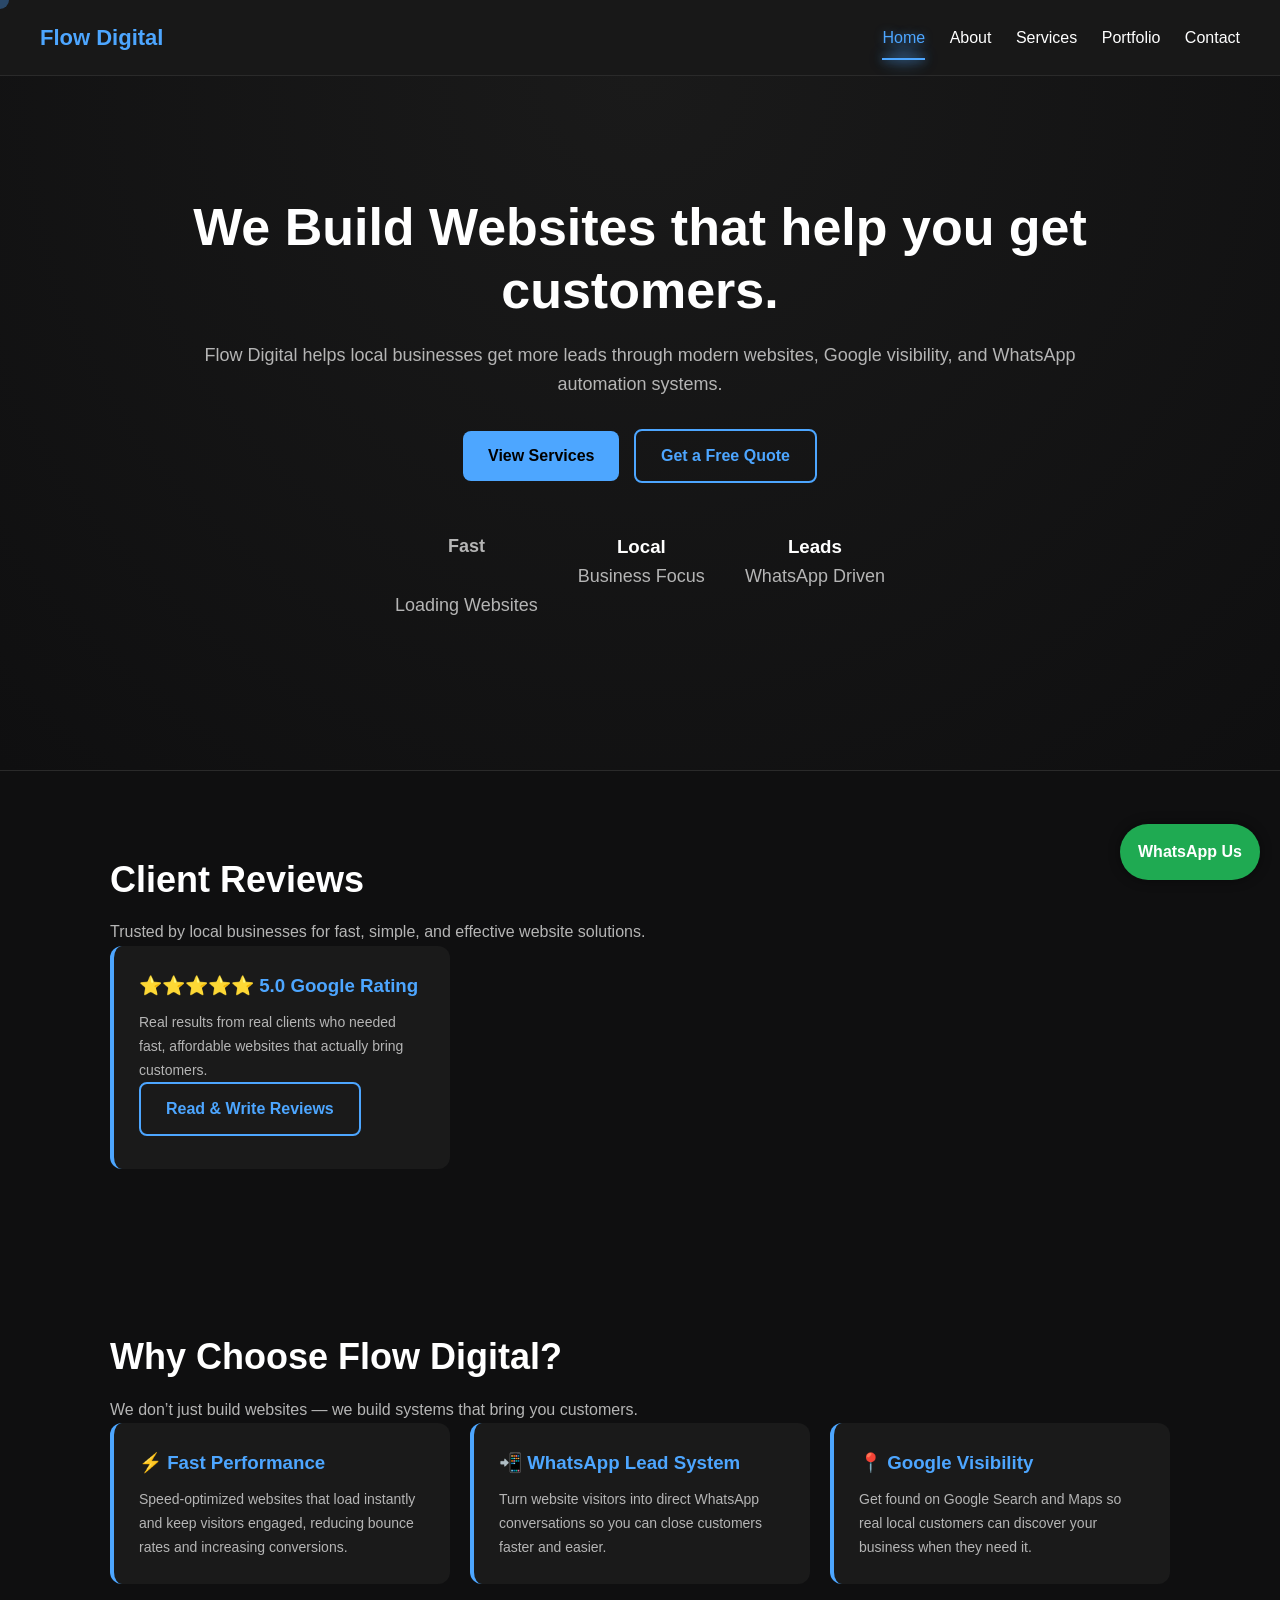
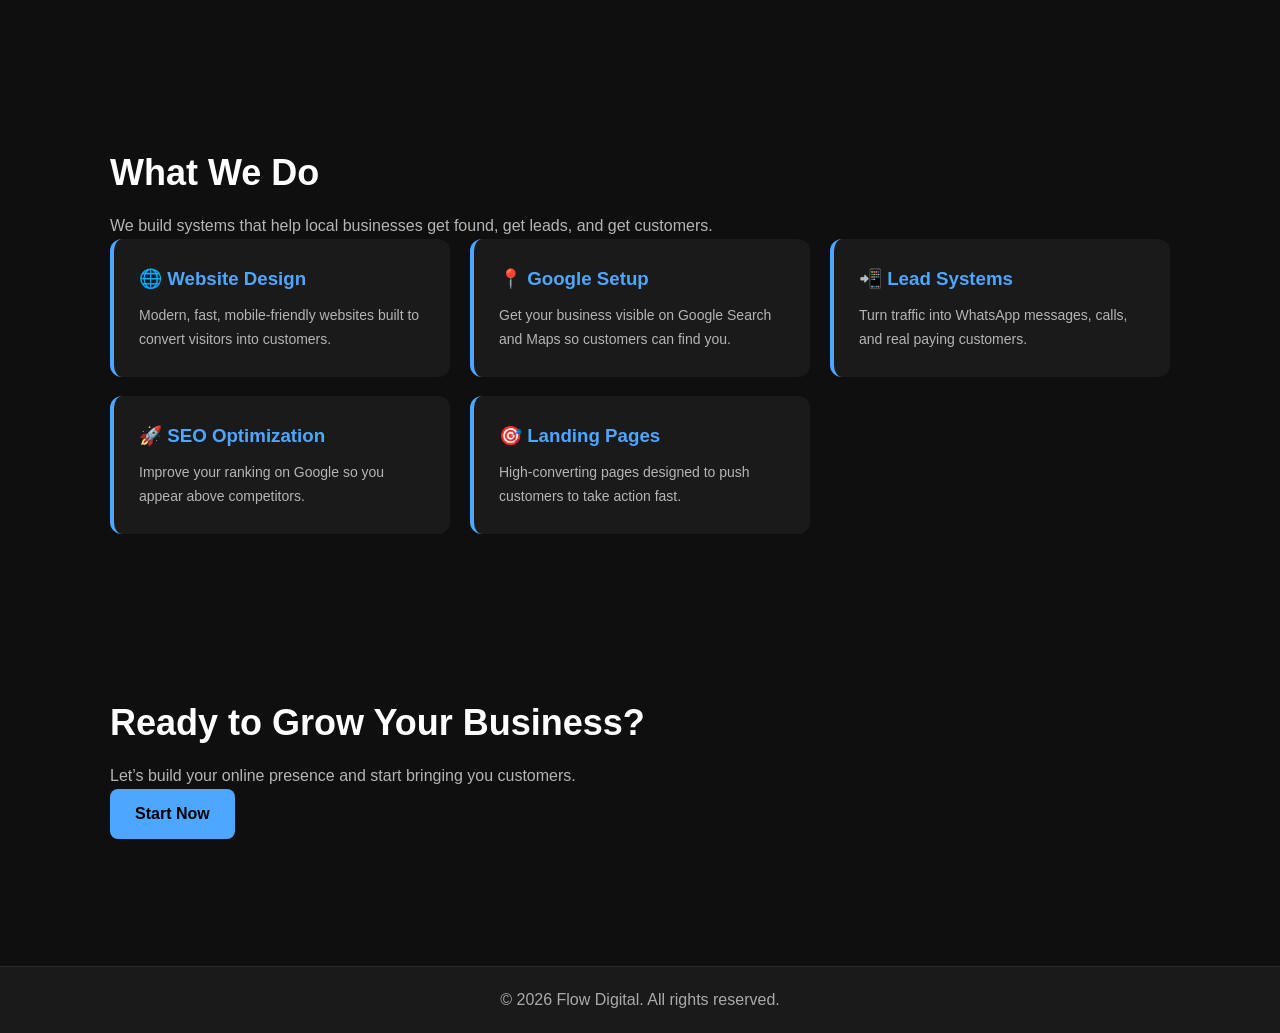
==== index.html @ 00170556 "Fix HTML formatting and structure" ====
<!DOCTYPE html>
<html lang="en">

<head>

  <!-- Charset (must be first) -->
  <meta charset="UTF-8">

  <!-- Viewport -->
  <meta name="viewport" content="width=device-width, initial-scale=1.0">

  <!-- Title -->
  <title>Flow Digital | Website Design South Africa</title>

  <!-- SEO -->
  <meta name="robots" content="index, follow">
  <meta name="description" content="Flow Digital helps South African businesses get more customers through high-converting websites, WhatsApp lead systems, and SEO-focused web design.">

  <!-- Google Verification -->
  <meta name="google-site-verification" content="ggRuyFesgwmKwidO7_UxATEY6Sezzt0C9q5lNxbFVpM" />

<!-- Google Analytics -->
<script async src="https://www.googletagmanager.com/gtag/js?id=G-6C0FP6ZLDT"></script>
<script>
  window.dataLayer = window.dataLayer || [];
  function gtag(){dataLayer.push(arguments);}

  gtag('js', new Date());
  gtag('config', 'G-6C0FP6ZLDT');
</script>

  <!-- CSS -->
  <link rel="stylesheet" href="style.css">

</head>

<body>
<div id="particle-container"></div>
    <!-- NAVBAR -->
    <nav>
        <div class="logo">
            Flow Digital
        </div>

        <div class="nav-links">
            <a href="index.html">Home</a>
            <a href="about.html">About</a>
            <a href="services.html">Services</a>
			<a href="portfolio.html">Portfolio</a>
            <a href="contact.html">Contact</a>
        </div>
    </nav>
     
    <main>
	
    <!-- HERO SECTION -->
   <header class="hero">

    <div class="hero-content">

        <h1>
            We Build Websites that help you get customers.
        </h1>

        <p>
            Flow Digital helps local businesses get more leads through modern websites,
            Google visibility, and WhatsApp automation systems.
        </p>

        <div class="hero-buttons">
            <a href="services.html" class="btn">View Services</a>
            <a href="contact.html" class="btn secondary">Get a Free Quote</a>
        </div>

        <div class="hero-stats">
            <div>
                <p><strong>Fast</strong></p>
                <p>Loading Websites</p>
            </div>

            <div>
                <h3>Local</h3>
                <p>Business Focus</p>
            </div>

            <div>
                <h3>Leads</h3>
                <p>WhatsApp Driven</p>
            </div>
        </div>

    </div>

</header>

    <!-- ⭐ REVIEW SUMMARY SECTION (NEW) -->
    <section class="about-preview">

        <div class="about-header">
            <h2>Client Reviews</h2>
            <p>Trusted by local businesses for fast, simple, and effective website solutions.</p>
        </div>

        <div class="about-grid">

            <div class="about-card">
                <h3>⭐⭐⭐⭐⭐ 5.0 Google Rating</h3>
                <p>
                    Real results from real clients who needed fast, affordable websites that actually bring customers.
                </p>
                <a href="https://g.page/r/CZzmmQ6vV5kZEBM/review"
                   target="_blank"
                   class="btn secondary">
                    Read & Write Reviews
                </a>
            </div>

        </div>

    </section>

    <!-- ABOUT PREVIEW -->
   <section class="about-preview">

    <div class="about-header">
        <h2>Why Choose Flow Digital?</h2>
        <p>We don’t just build websites — we build systems that bring you customers.</p>
    </div>

    <div class="about-grid">

        <div class="about-card">
            <h3>⚡ Fast Performance</h3>
            <p>
                Speed-optimized websites that load instantly and keep visitors engaged,
                reducing bounce rates and increasing conversions.
            </p>
        </div>

        <div class="about-card">
            <h3>📲 WhatsApp Lead System</h3>
            <p>
                Turn website visitors into direct WhatsApp conversations so you can
                close customers faster and easier.
            </p>
        </div>

        <div class="about-card">
            <h3>📍 Google Visibility</h3>
            <p>
                Get found on Google Search and Maps so real local customers can
                discover your business when they need it.
            </p>
        </div>

    </div>

</section>

    <!-- SERVICES PREVIEW -->
   <section class="what-we-do">

    <div class="section-header">
        <h2>What We Do</h2>
        <p>We build systems that help local businesses get found, get leads, and get customers.</p>
    </div>

    <div class="services-grid">

        <div class="service-box">
            <h3>🌐 Website Design</h3>
            <p>Modern, fast, mobile-friendly websites built to convert visitors into customers.</p>
        </div>

        <div class="service-box">
            <h3>📍 Google Setup</h3>
            <p>Get your business visible on Google Search and Maps so customers can find you.</p>
        </div>

        <div class="service-box">
            <h3>📲 Lead Systems</h3>
            <p>Turn traffic into WhatsApp messages, calls, and real paying customers.</p>
        </div>

        <div class="service-box">
            <h3>🚀 SEO Optimization</h3>
            <p>Improve your ranking on Google so you appear above competitors.</p>
        </div>

        <div class="service-box">
            <h3>🎯 Landing Pages</h3>
            <p>High-converting pages designed to push customers to take action fast.</p>
        </div>

    </div>

</section>

    <!-- CALL TO ACTION -->
    <section class="section">
        <h2>Ready to Grow Your Business?</h2>
        <p>Let’s build your online presence and start bringing you customers.</p>

        <a href="contact.html" class="btn">Start Now</a>
    </section>

	</main>	

    <!-- FOOTER -->
    <footer>
        <p>© 2026 Flow Digital. All rights reserved.</p>
    </footer>

    <!-- FLOATING WHATSAPP BUTTON -->
 <a href="https://wa.me/27774631126?text=Hi%20Flow%20Digital%2C%20I%20would%20like%20to%20get%20a%20website%20or%20digital%20service.%0A%0AHere%20are%20my%20details%3A%0A%0A%F0%9F%93%8C%20Business%20Name%3A%0A%0A%F0%9F%9B%A0%EF%B8%8F%20Service%20Needed%20(Website%2C%20Google%20Setup%2C%20etc.)%3A%0A%0A%F0%9F%8E%AF%20Goal%20(More%20leads%2C%20more%20customers%2C%20etc.)%3A%0A%0A%F0%9F%92%B0%20Optional%20Budget%3A%0A%0AI%20look%20forward%20to%20your%20response." 
   class="whatsapp" 
   target="_blank">
    WhatsApp Us
</a>

    <!-- JS -->
    <script src="script.js"></script>

</body>

</html>
---- style.css ----
/* =========================================================
   FLOW DIGITAL - OPTIMIZED PREMIUM THEME SYSTEM
   Grey / Black / White / Light Blue
   Optimized For:
   - Premium animations
   - Particle system
   - Snap scrolling
   - 3D effects
   - Smooth interactions
========================================================= */


/* =========================================================
   1. GLOBAL RESET
========================================================= */

* {
    margin: 0;
    padding: 0;
    box-sizing: border-box;
}

html {
    scroll-behavior: smooth;
}

body {
    font-family: Arial, sans-serif;
    background-color: #0f0f10;
    color: #ffffff;
    line-height: 1.6;
    overflow-x: hidden;

    scroll-snap-type: y mandatory;

    -webkit-font-smoothing: antialiased;
    text-rendering: optimizeLegibility;
}


/* =========================================================
   2. PARTICLE BACKGROUND SUPPORT
========================================================= */

#particle-container {
    position: fixed;
    inset: 0;
    width: 100%;
    height: 100%;
    z-index: -1;
    overflow: hidden;
    pointer-events: none;
}

.particle {
    position: absolute;
    bottom: 0;
    width: 4px;
    height: 4px;
    border-radius: 50%;
    background: rgba(77, 166, 255, 0.35);
    animation: floatUp linear forwards;
    will-change: transform, opacity;
}

@keyframes floatUp {

    from {
        transform: translateY(100vh);
        opacity: 0;
    }

    20% {
        opacity: 0.7;
    }

    to {
        transform: translateY(-10vh);
        opacity: 0;
    }
}


/* =========================================================
   3. GLOBAL ANIMATION STATES
========================================================= */

.hidden {
    opacity: 0;
    transform: translateY(40px);
}

.show {
    opacity: 1;
    transform: translateY(0);
    transition:
        opacity 0.7s cubic-bezier(0.2, 0.8, 0.2, 1),
        transform 0.7s cubic-bezier(0.2, 0.8, 0.2, 1);
}


/* =========================================================
   4. NAVBAR
========================================================= */

nav {
    display: flex;
    justify-content: space-between;
    align-items: center;

    padding: 20px 40px;

    background: rgba(26, 26, 26, 0.85);

    backdrop-filter: blur(12px);

    position: sticky;
    top: 0;

    z-index: 1000;

    border-bottom: 1px solid #2a2a2a;
}

.logo {
    font-size: 22px;
    font-weight: bold;
    color: #4da6ff;
}

.nav-links a {
    color: #ffffff;
    text-decoration: none;
    margin-left: 20px;

    transition:
        color 0.3s ease,
        transform 0.3s ease;
}

.nav-links a:hover {
    color: #4da6ff;
    transform: translateY(-2px);
}


/* =========================================================
   5. HERO SECTION
========================================================= */

.hero {
    padding: 120px 20px;
    text-align: center;

    background:
        radial-gradient(circle at top,
        #1a1a1a,
        #0f0f10);

    border-bottom: 1px solid #2a2a2a;

    position: relative;
    overflow: hidden;
}

.hero-content {
    max-width: 900px;
    margin: auto;
    position: relative;
    z-index: 2;
}

.hero h1 {
    font-size: 52px;
    line-height: 1.2;
    margin-bottom: 20px;
    color: #ffffff;
}

.hero p {
    font-size: 18px;
    color: #b5b5b5;
    margin-bottom: 30px;
    padding: 0 10px;
}


/* =========================================================
   6. HERO BUTTONS
========================================================= */

.hero-buttons {
    display: flex;
    justify-content: center;
    align-items: center;
    gap: 15px;

    flex-wrap: wrap;

    margin-bottom: 50px;
}

.btn {
    display: inline-block;

    padding: 12px 25px;

    background-color: #4da6ff;

    color: #000;
    text-decoration: none;
    font-weight: bold;

    border-radius: 8px;

    border: none;
    cursor: pointer;

    position: relative;
    overflow: hidden;

    transition:
        background-color 0.3s ease,
        transform 0.3s ease,
        box-shadow 0.3s ease;

    will-change: transform;
}

.btn:hover {
    background-color: #2f8cff;

    transform: translateY(-2px) scale(1.05);

    box-shadow:
        0 10px 20px rgba(77, 166, 255, 0.25);
}

.btn.secondary {
    background: transparent;
    border: 2px solid #4da6ff;
    color: #4da6ff;
}

.btn.secondary:hover {
    background-color: #4da6ff;
    color: #000;
}


/* =========================================================
   7. HERO STATS
========================================================= */

.hero-stats {
    display: flex;
    justify-content: center;
    gap: 20px;

    flex-wrap: wrap;
}

.stat-box {
    background-color: #1a1a1a;

    padding: 15px 25px;

    border-radius: 12px;

    border-left: 3px solid #4da6ff;

    min-width: 160px;

    transition:
        transform 0.3s ease,
        box-shadow 0.3s ease;

    will-change: transform;
}

.stat-box:hover {
    transform: translateY(-5px);

    box-shadow:
        0 10px 20px rgba(77, 166, 255, 0.2);
}

.stat-box h3 {
    color: #4da6ff;
    margin-bottom: 5px;
}

.stat-box p {
    color: #b5b5b5;
    font-size: 14px;
}


/* =========================================================
   8. GLOBAL SECTIONS
========================================================= */

.section,
.about-preview,
.what-we-do,
.who-we-are,
.why-different,
.service-block,
.contact-section {
    padding: 80px 20px;

    max-width: 1100px;

    margin: auto;

    scroll-snap-align: start;
    scroll-snap-stop: always;
}

.section h2,
.about-header h2,
.section-header h2,
.who-header h2,
.why-header h2,
.services-intro h2,
.contact-header h2 {
    font-size: 36px;
    margin-bottom: 10px;
    color: #ffffff;
}

.section p,
.about-header p,
.section-header p,
.who-header p,
.why-header p,
.services-intro p,
.contact-header p {
    color: #b5b5b5;
    line-height: 1.7;
}

.section.dark,
.service-block.dark {
    background-color: #151515;
}


/* =========================================================
   9. GRID SYSTEMS
========================================================= */

.about-grid,
.services-grid,
.why-grid,
.contact-grid {
    display: grid;
    gap: 20px;
}

.about-grid,
.services-grid,
.why-grid {
    grid-template-columns: repeat(3, 1fr);
}

.contact-grid {
    grid-template-columns: repeat(2, 1fr);
}


/* =========================================================
   10. PREMIUM CARD SYSTEM
========================================================= */

.card,
.about-card,
.service-box,
.service-card,
.why-card,
.contact-card,
.who-card,
.stat-box {
    background-color: #1a1a1a;

    border-radius: 12px;

    border-left: 4px solid #4da6ff;

    transition:
        transform 0.3s ease,
        box-shadow 0.3s ease,
        border-color 0.3s ease;

    will-change: transform;

    transform-style: preserve-3d;
}

.card,
.about-card,
.service-box,
.service-card,
.why-card,
.contact-card {
    padding: 25px;
}

.who-card {
    padding: 35px;
}

.card:hover,
.about-card:hover,
.service-box:hover,
.service-card:hover,
.why-card:hover,
.contact-card:hover,
.who-card:hover {
    transform: translateY(-8px);

    box-shadow:
        0 10px 25px rgba(77, 166, 255, 0.2);
}


/* =========================================================
   11. CARD TYPOGRAPHY
========================================================= */

.about-card h3,
.service-box h3,
.why-card h3,
.contact-card h3 {
    color: #4da6ff;
    margin-bottom: 10px;
}

.about-card p,
.service-box p,
.why-card p,
.contact-card p,
.who-card p {
    color: #b5b5b5;
    line-height: 1.7;
    font-size: 14px;
}


/* =========================================================
   12. CONTACT SECTION
========================================================= */

.contact-card.highlight {
    border-left: 4px solid #25D366;

    background:
        linear-gradient(145deg,
        #1a1a1a,
        #141414);
}

.contact-card.highlight h3 {
    color: #25D366;
}

.contact-card a {
    display: inline-block;

    padding: 12px 18px;

    background-color: #4da6ff;

    color: #000;

    text-decoration: none;
    font-weight: bold;

    border-radius: 6px;

    transition:
        transform 0.3s ease,
        background-color 0.3s ease;
}

.contact-card a:hover {
    background-color: #2f8cff;
    transform: scale(1.05);
}

.contact-card.highlight a {
    background-color: #25D366;
}

.contact-card.highlight a:hover {
    background-color: #1ebe5d;
}


/* =========================================================
   13. SERVICES PAGE
========================================================= */

.services-intro {
    text-align: center;
    padding: 60px 20px;
    max-width: 900px;
    margin: auto;
}

.service-block h2 {
    text-align: center;
    margin-bottom: 30px;
}

.goal {
    color: #ffffff;
    margin-bottom: 15px;
}

.result {
    margin-top: 15px;
    color: #4da6ff;
    font-weight: bold;
}

.service-card ul {
    margin-left: 20px;
    color: #b5b5b5;
}

.service-card ul li {
    margin-bottom: 8px;
}


/* =========================================================
   14. FOOTER
========================================================= */

footer {
    text-align: center;

    padding: 20px;

    background-color: #1a1a1a;

    color: #aaa;

    margin-top: 40px;

    border-top: 1px solid #2a2a2a;
}


/* =========================================================
   15. WHATSAPP FLOAT BUTTON
========================================================= */

.whatsapp {
    position: fixed;
    bottom: 20px;
    right: 20px;

    /* slightly adjusted green for better contrast */
    background-color: #1faa52;

    color: #ffffff;

    padding: 15px 18px;

    border-radius: 50px;

    text-decoration: none;
    font-weight: 600;

    /* stronger contrast shadow (helps Lighthouse readability check) */
    box-shadow: 0 0 12px rgba(0, 0, 0, 0.45);

    z-index: 999;

    transition:
        transform 0.3s ease,
        box-shadow 0.3s ease,
        filter 0.2s ease;
}

.whatsapp:hover {
    transform: scale(1.1);

    /* improves visual clarity without changing brand feel */
    filter: brightness(1.08);

    box-shadow: 0 0 20px rgba(0, 0, 0, 0.5);
}


/* =========================================================
   16. RIPPLE ANIMATION
========================================================= */

@keyframes ripple {
    to {
        transform: scale(6);
        opacity: 0;
    }
}


/* =========================================================
   17. MOBILE RESPONSIVE
========================================================= */

@media (max-width: 900px) {

    .about-grid,
    .services-grid,
    .why-grid,
    .contact-grid {
        grid-template-columns: 1fr;
    }
}

@media (max-width: 768px) {

    nav {
        flex-direction: column;
        text-align: center;
    }

    .nav-links {
        margin-top: 10px;
    }

    .hero {
        padding: 100px 20px;
    }

    .hero h1 {
        font-size: 32px;
    }

    .hero p {
        font-size: 16px;
    }

    .hero-buttons {
        flex-direction: column;
        align-items: center;
    }

    .section h2,
    .about-header h2,
    .section-header h2,
    .who-header h2,
    .why-header h2,
    .services-intro h2,
    .contact-header h2 {
        font-size: 28px;
    }

    .stat-box {
        width: 100%;
        text-align: center;
    }

    .contact-card {
        text-align: center;
    }

    .who-card {
        padding: 25px;
    }
}
/* =========================================================
   NAV ACTIVE PAGE SYSTEM (FIXED BEHAVIOR)
   - Active underline ALWAYS visible
   - Hover is separate
   - Glow only on active page
========================================================= */

.nav-links a {
    position: relative;
    padding-bottom: 8px;
    transition: color 0.3s ease;
}

/* =========================
   BASE UNDERLINE (OFF STATE)
   ========================= */

.nav-links a::after {
    content: "";
    position: absolute;
    left: 0;
    bottom: -6px;
    width: 0%;
    height: 2px;
    background-color: #4da6ff;
    transition: width 0.3s ease;
    opacity: 0.6;
}

/* Hover effect ONLY */
.nav-links a:hover::after {
    width: 100%;
}

/* =========================
   ACTIVE PAGE (ALWAYS ON)
   ========================= */

.nav-links a.active {
    color: #4da6ff;
    text-shadow: 0 0 10px rgba(77, 166, 255, 0.35);
}

/* Permanent underline for active page */
.nav-links a.active::after {
    width: 100%;

    opacity: 1;

    box-shadow:
        0 0 8px rgba(77, 166, 255, 0.6),
        0 0 18px rgba(77, 166, 255, 0.35);
}

/* Glow projection above line */
.nav-links a.active::before {
    content: "";
    position: absolute;

    left: 50%;
    transform: translateX(-50%);

    bottom: -10px;

    width: 140%;
    height: 22px;

    background: radial-gradient(
        circle,
        rgba(77, 166, 255, 0.45) 0%,
        rgba(77, 166, 255, 0.15) 40%,
        transparent 75%
    );

    filter: blur(8px);
    opacity: 0.9;

    z-index: -1;
    pointer-events: none;
}
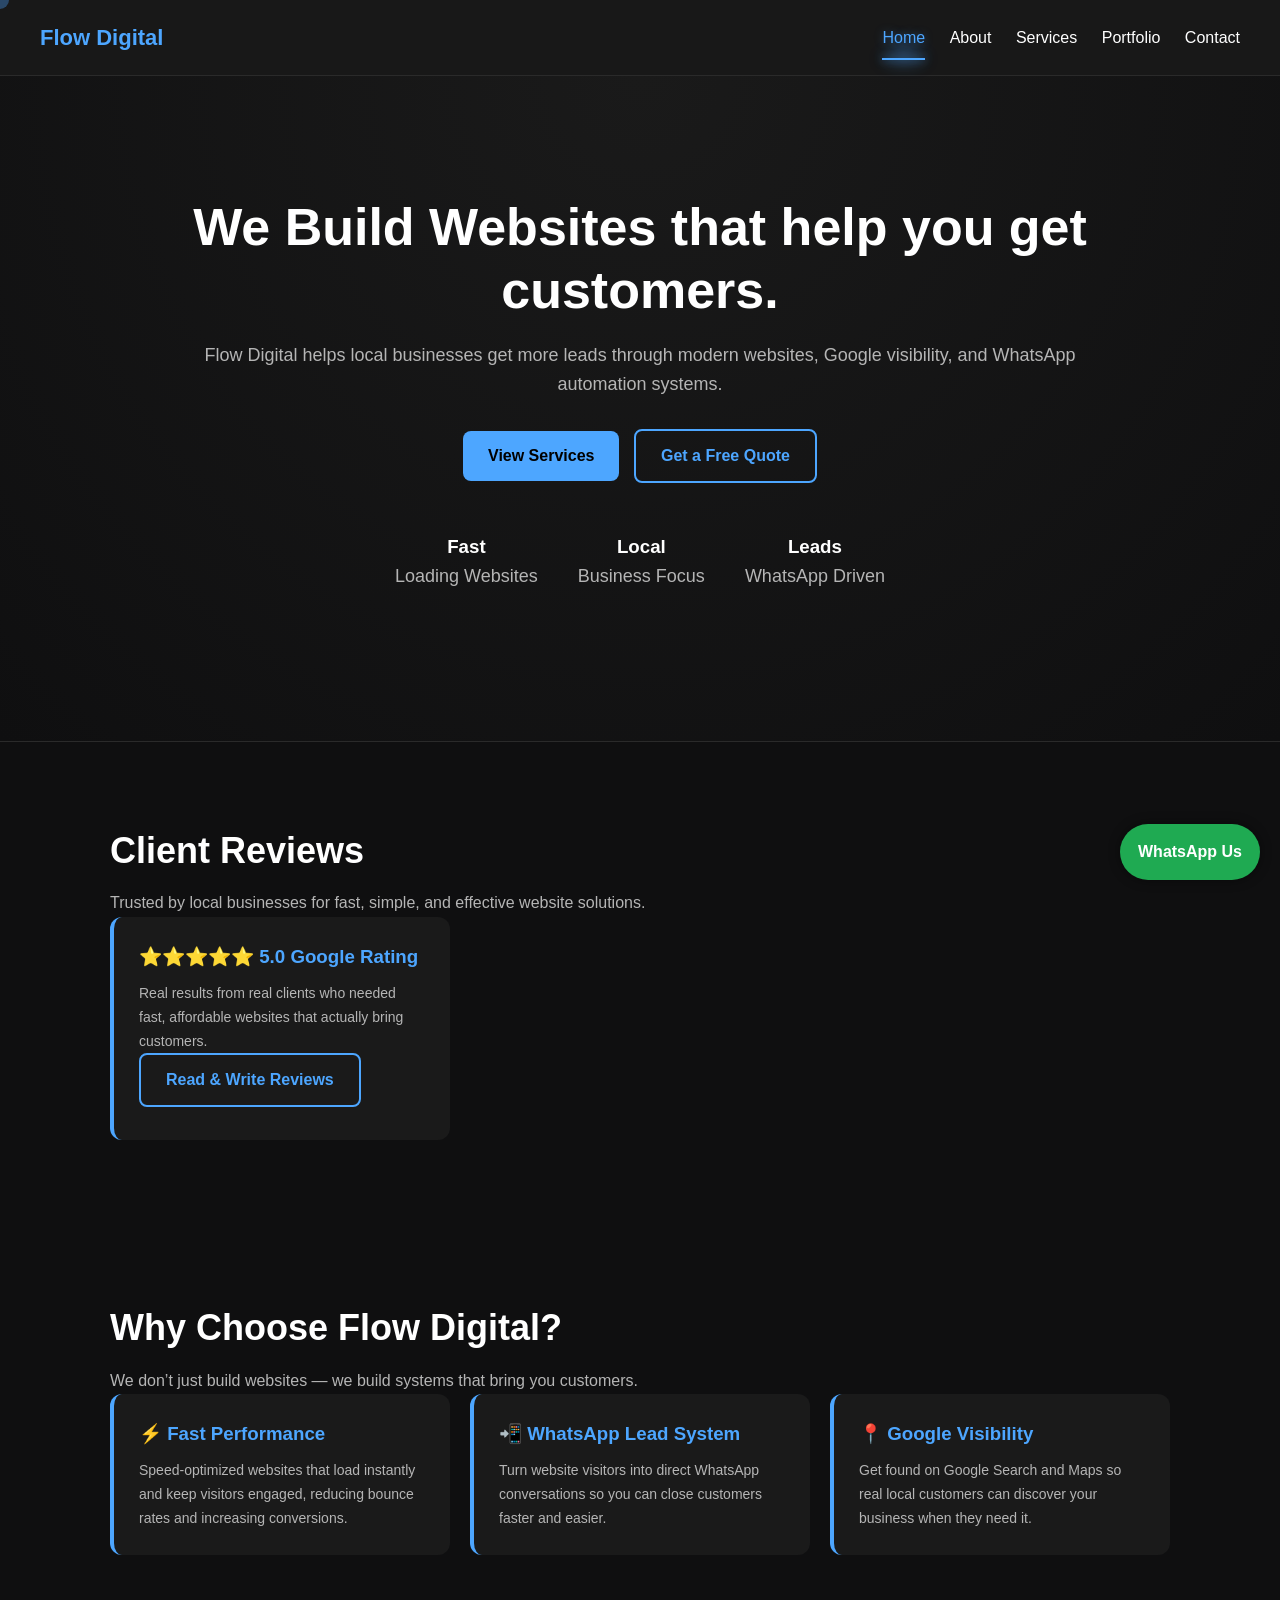
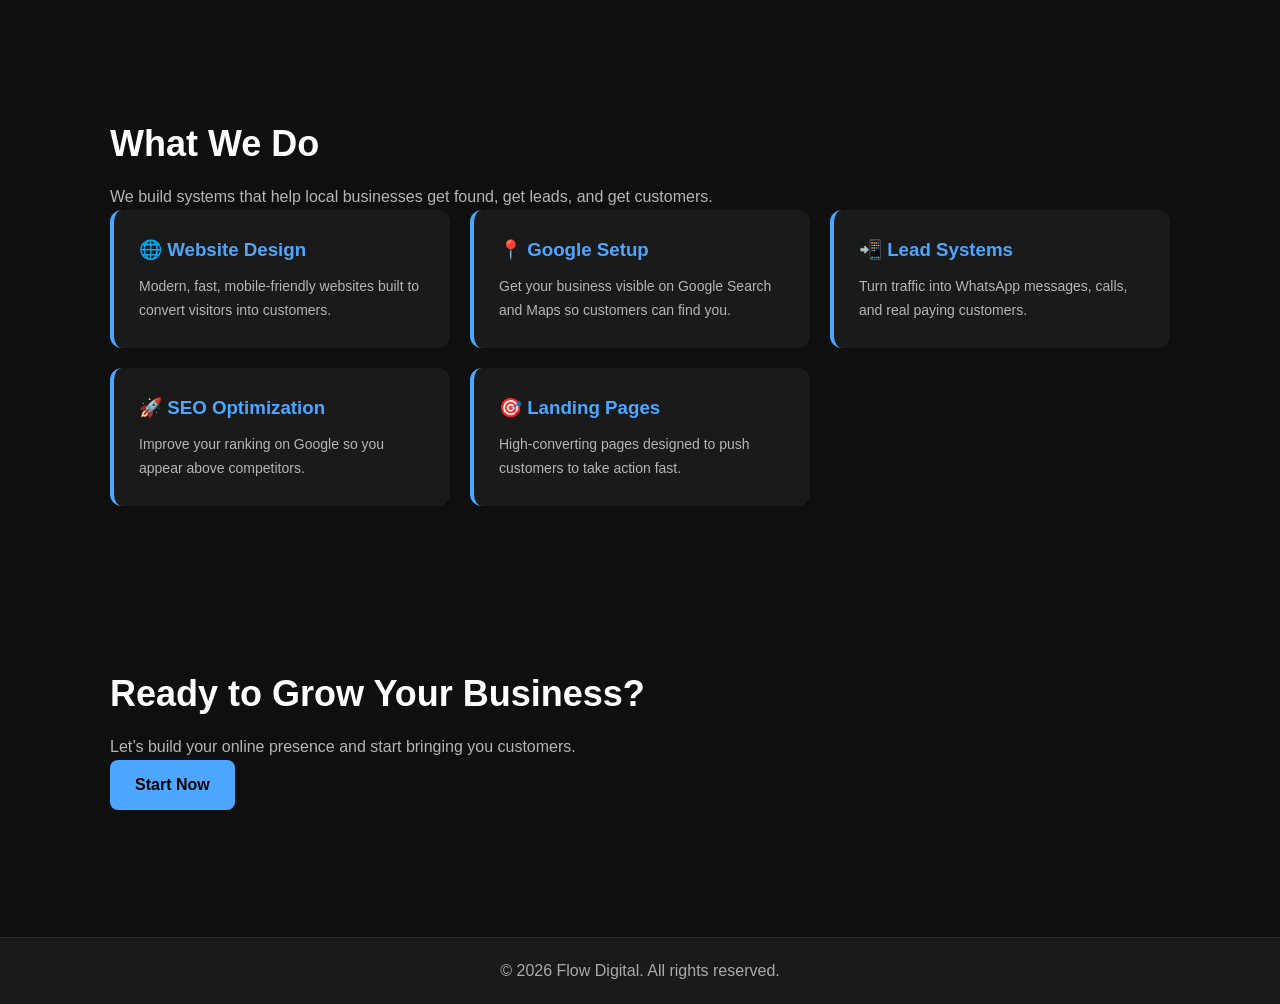
==== commit 7dddbd47: "Update index.html" ====
--- a/index.html
+++ b/index.html
@@ -74,7 +74,7 @@
 
         <div class="hero-stats">
             <div>
-                <p><strong>Fast</strong></p>
+                <h3>Fast</h3>
                 <p>Loading Websites</p>
             </div>
 
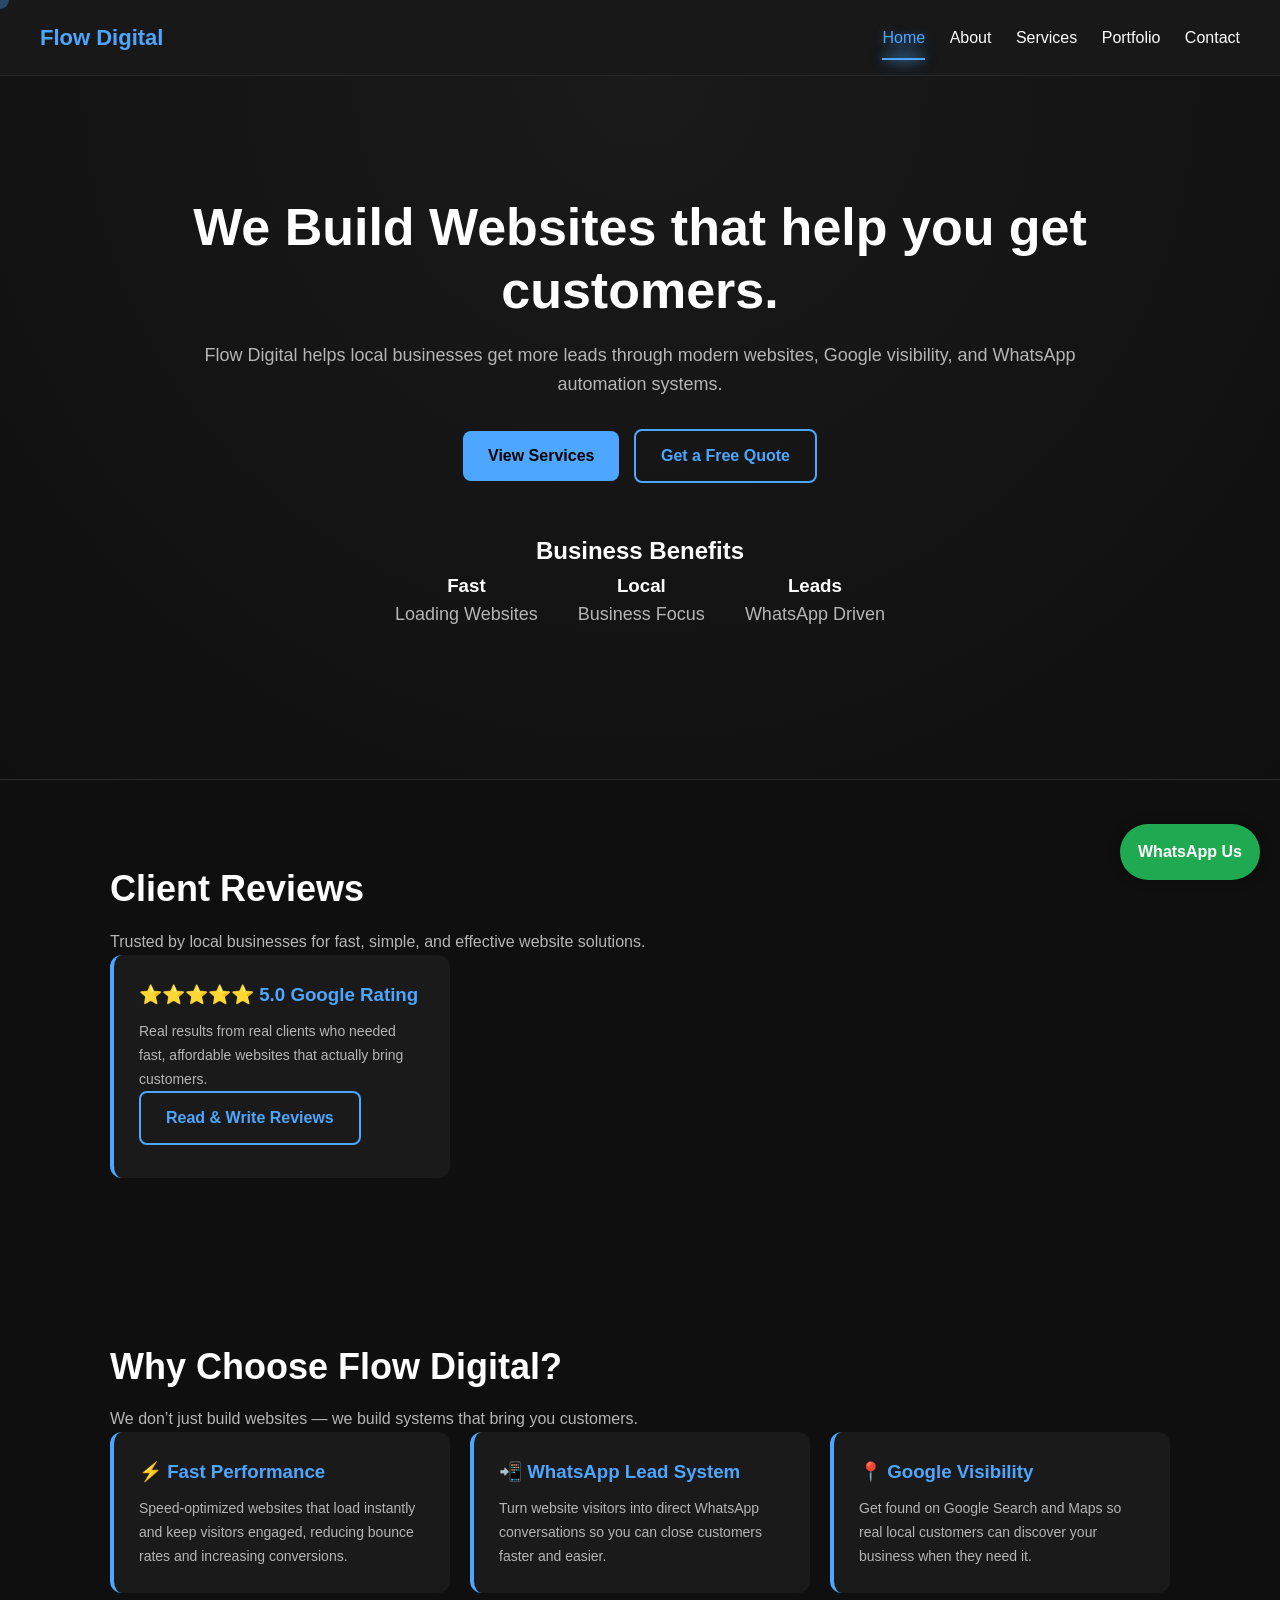
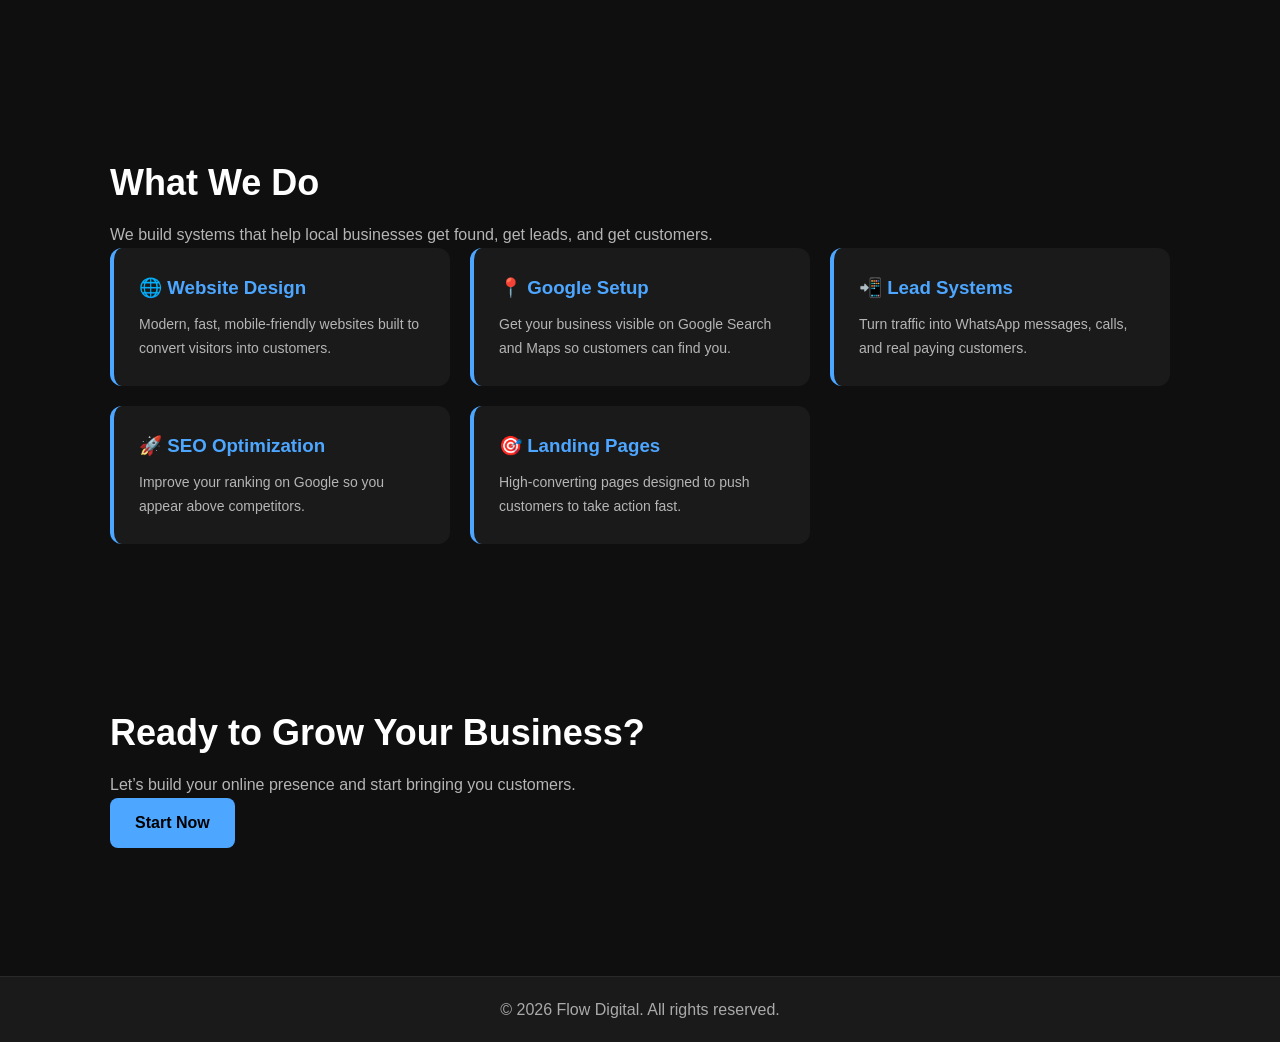
==== commit a84e1163: "Fix HTML formatting and add review summary section" ====
--- a/index.html
+++ b/index.html
@@ -72,6 +72,8 @@
             <a href="contact.html" class="btn secondary">Get a Free Quote</a>
         </div>
 
+        <h2 class="sr-only">Business Benefits</h2>
+		
         <div class="hero-stats">
             <div>
                 <h3>Fast</h3>
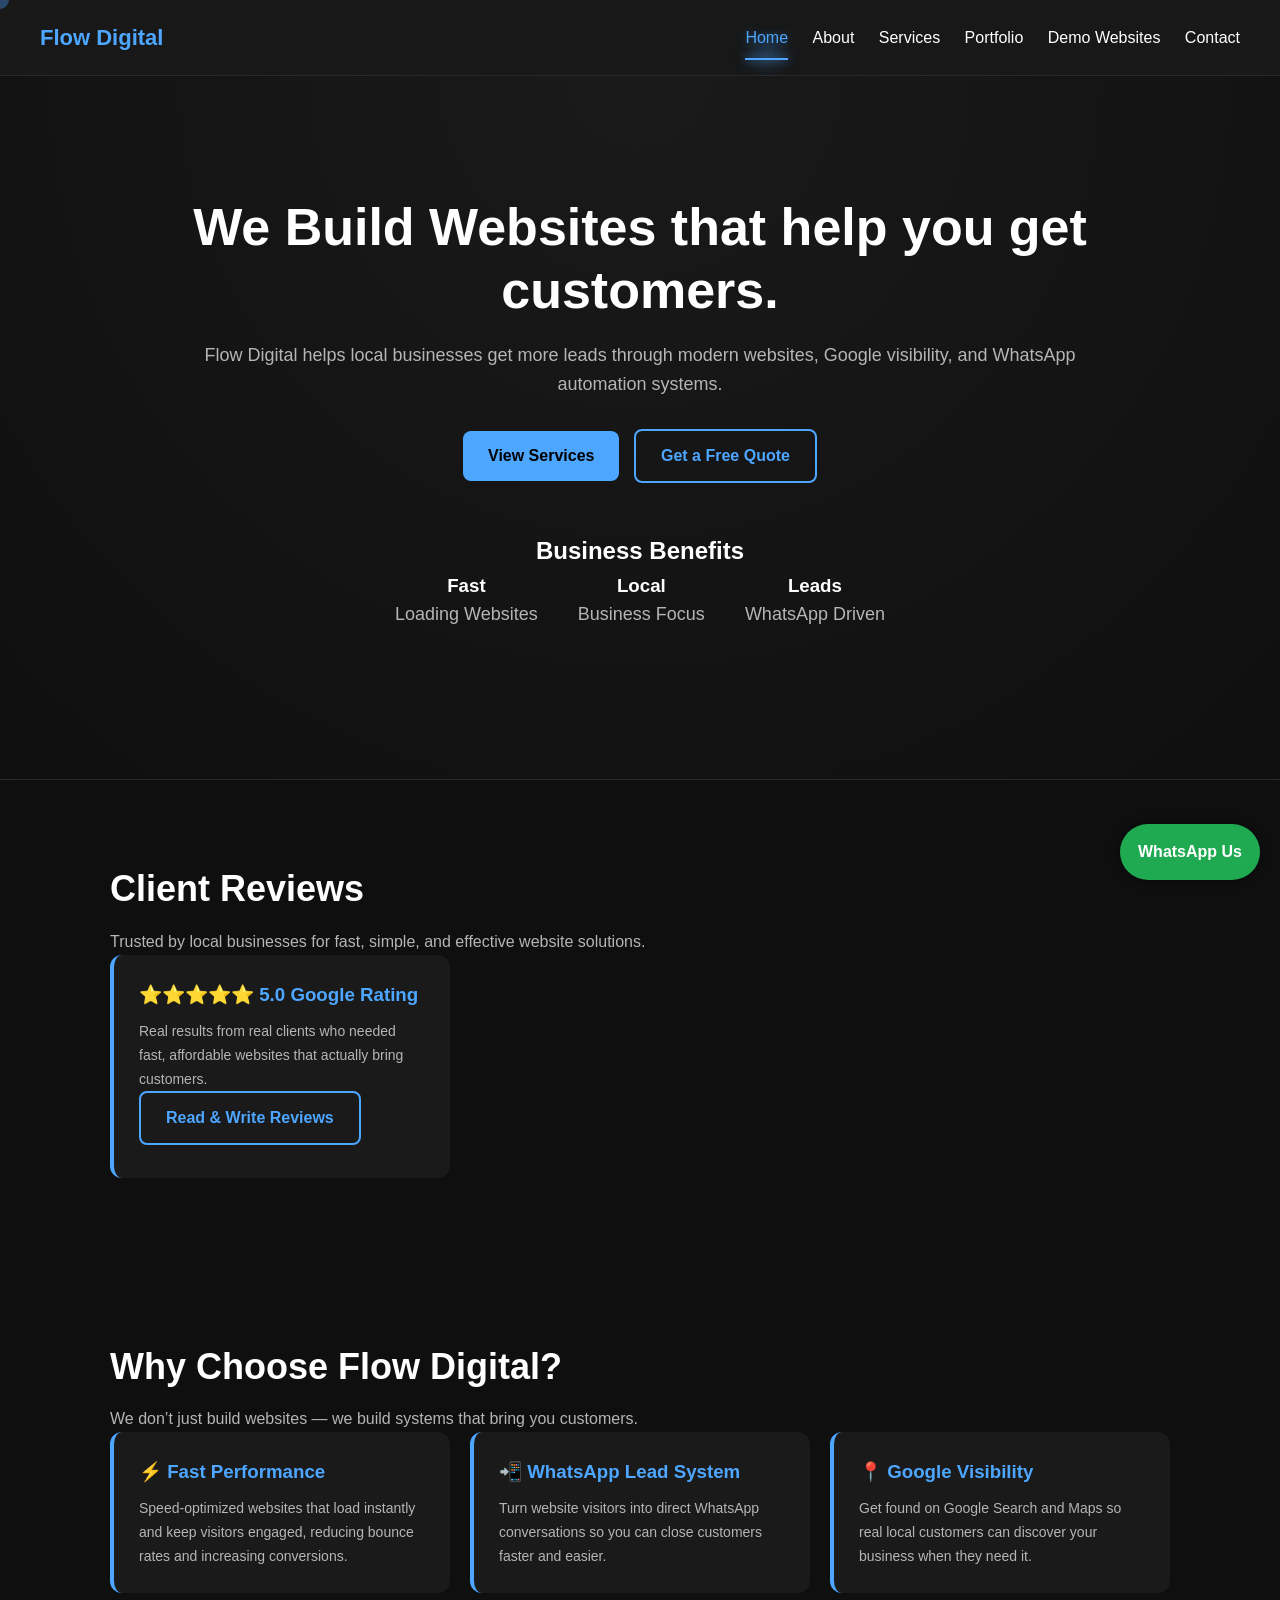
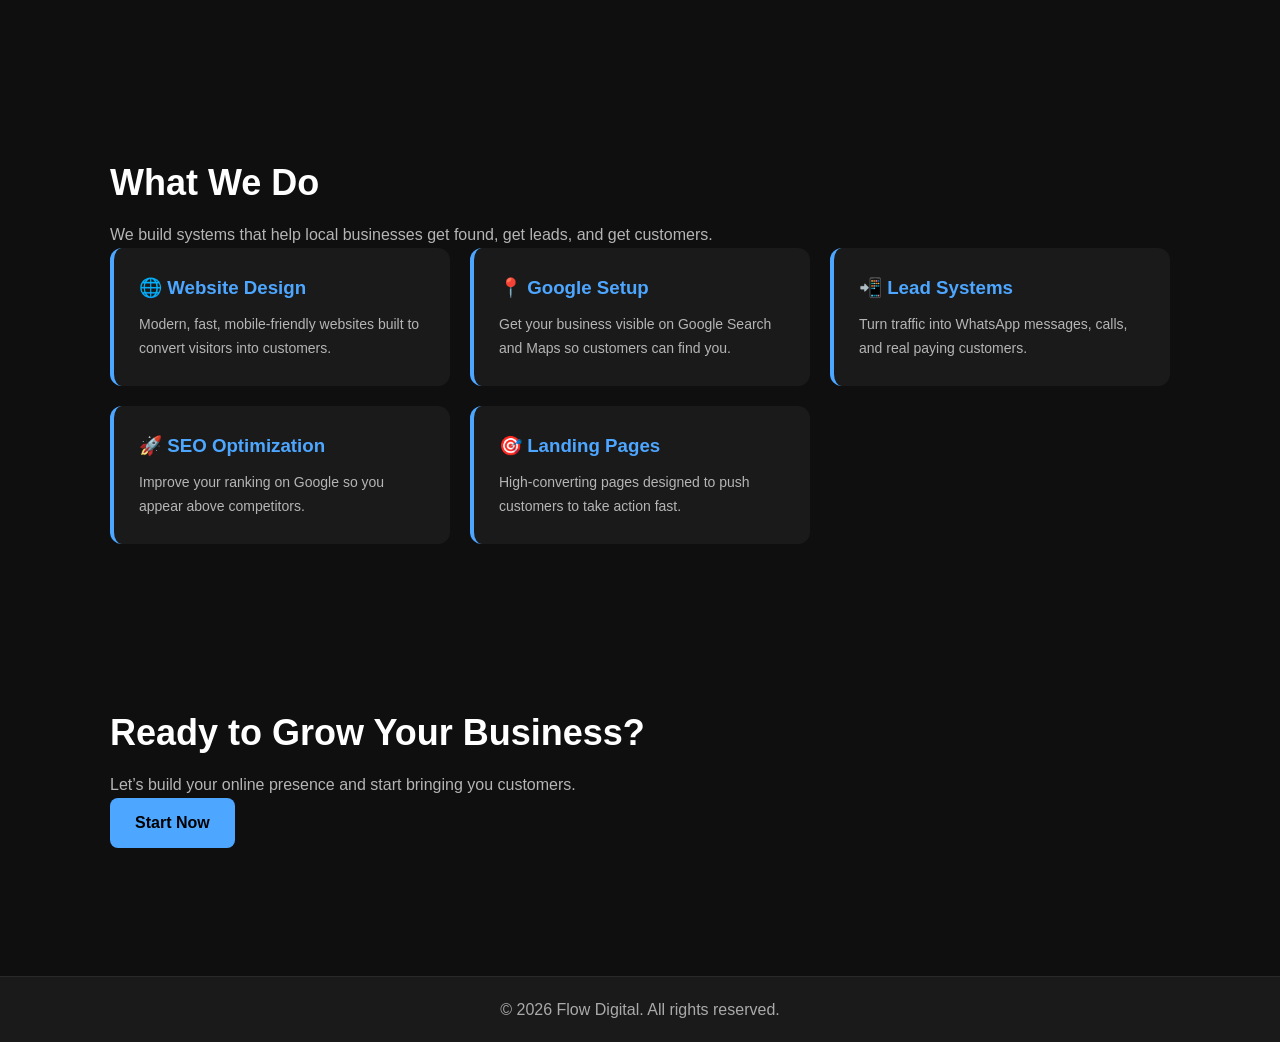
==== commit 991dc32b: "Update index.html" ====
--- a/index.html
+++ b/index.html
@@ -47,6 +47,7 @@
             <a href="about.html">About</a>
             <a href="services.html">Services</a>
 			<a href="portfolio.html">Portfolio</a>
+			<a href="demo-websites.html">Demo Websites</a>
             <a href="contact.html">Contact</a>
         </div>
     </nav>
@@ -72,7 +73,7 @@
             <a href="contact.html" class="btn secondary">Get a Free Quote</a>
         </div>
 
-        <h2 class="sr-only">Business Benefits</h2>
+        <h2>Business Benefits</h2>
 		
         <div class="hero-stats">
             <div>
